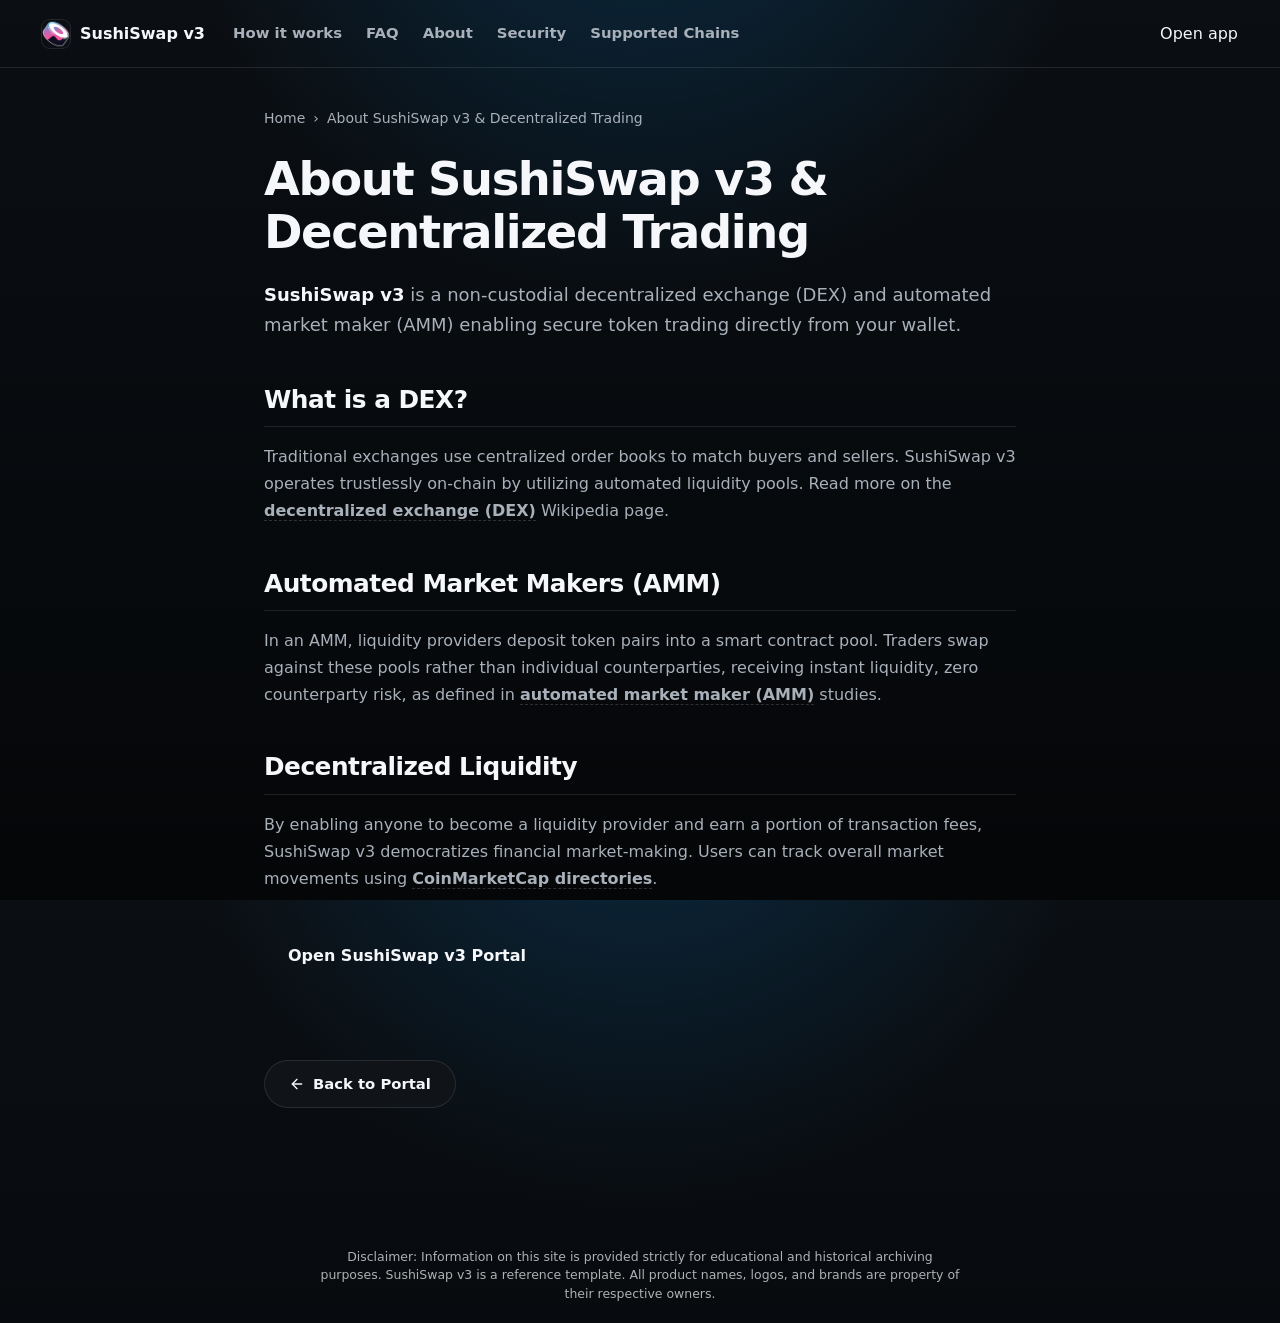
==== about/index.html @ d1e81b83 "Update" ====
<!doctype html>
<html lang="en">
<head>
  <meta charset="utf-8">
  <meta name="viewport" content="width=device-width, initial-scale=1, viewport-fit=cover">
  <title>About SushiSwap v3 & Decentralized Trading</title>
  <meta name="description" content="<strong>SushiSwap v3</strong> is a non-custodial decentralized exchange (DEX) and automated market maker (AMM) enabling secure token trading directly ">
  <link rel="canonical" href="https://sushiswap-v3-app.github.io/about/">
  <meta name="robots" content="index,follow">
  <meta property="og:type" content="website">
  <meta property="og:title" content="About SushiSwap v3 & Decentralized Trading">
  <meta property="og:description" content="<strong>SushiSwap v3</strong> is a non-custodial decentralized exchange (DEX) and automated market maker (AMM) enabling secure token trading directly ">
  <meta property="og:url" content="https://sushiswap-v3-app.github.io/about/">
  <meta property="og:image" content="https://sushiswap-v3-app.github.io/og-cover.png">
  <meta name="twitter:card" content="summary">
  <meta name="twitter:title" content="About SushiSwap v3 & Decentralized Trading">
  <meta name="twitter:description" content="<strong>SushiSwap v3</strong> is a non-custodial decentralized exchange (DEX) and automated market maker (AMM) enabling secure token trading directly ">
  <link rel="icon" type="image/png" href="../favicon.png">
  <link rel="manifest" href="../site.webmanifest">
  <link rel="apple-touch-icon" href="../favicon.png">
  <style>


:root {
  --bg: #070A0D;
  --panel: #101317;
  --panel-strong: #15191E;
  --ink: #F5F7FA;
  --muted: #A8B0BA;
  --faint: #6F7782;
  --line: rgba(255, 255, 255, .10);
  --line-strong: rgba(255, 255, 255, .16);
  --accent: #0993EC;
  --accent-hover: #0783D4;
  --accent-soft: rgba(9, 147, 236, .14);
  --shadow: 0 24px 70px rgba(0, 0, 0, .42);
}

* {
  box-sizing: border-box;
}

html,
body {
  height: 100%;
}

body {
  margin: 0;
  min-height: 100dvh;
  height: 100dvh;
  overflow: hidden;
  color: var(--ink);
  background:
    radial-gradient(circle at 50% -18%, rgba(9, 147, 236, .22), transparent 38%),
    linear-gradient(180deg, #0B0E12 0%, var(--bg) 58%, #050608 100%);
  font-family: Inter, ui-sans-serif, system-ui, -apple-system, BlinkMacSystemFont, "Segoe UI", sans-serif;
  line-height: 1.5;
  -webkit-font-smoothing: antialiased;
  display: flex;
  flex-direction: column;
}

a {
  color: inherit;
  text-decoration: none;
}

img {
  display: block;
  max-width: 100%;
}

p,
h1 {
  margin: 0;
}

.topbar {
  flex: none;
  display: flex;
  align-items: center;
  gap: 18px;
  min-height: 68px;
  padding: 16px clamp(18px, 4vw, 42px);
  border-bottom: 1px solid var(--line);
}

.brand {
  display: inline-flex;
  align-items: center;
  gap: 10px;
  min-width: 0;
  font-size: 1rem;
  font-weight: 800;
  letter-spacing: 0;
  white-space: nowrap;
}

.brand img {
  width: 28px;
  height: 28px;
  border-radius: 8px;
  box-shadow: 0 0 0 1px var(--line);
}

.nav {
  display: flex;
  align-items: center;
  gap: 24px;
  margin-left: 10px;
}

.nav a {
  color: var(--muted);
  font-size: .93rem;
  font-weight: 600;
  letter-spacing: 0;
  transition: color .16s ease;
}

.nav a:hover,
.nav a:focus-visible {
  color: var(--ink);
}

.spacer {
  flex: 1;
}

.ghost,
.enter {
  display: inline-flex;
  align-items: center;
  justify-content: center;
  border-radius: 8px;
  font-weight: 800;
  letter-spacing: 0;
  transition: transform .14s ease, border-color .16s ease, background .16s ease;
}

.ghost {
  min-height: 40px;
  padding: 0 16px;
  color: var(--ink);
  border: 1px solid var(--line-strong);
  background: rgba(255, 255, 255, .04);
  white-space: nowrap;
}

.ghost:hover,
.ghost:focus-visible,
.enter:hover,
.enter:focus-visible {
  transform: translateY(-1px);
}

.stage {
  flex: 1;
  min-height: 0;
  display: flex;
  flex-direction: column;
  align-items: center;
  justify-content: center;
  gap: 28px;
  width: 100%;
  padding: 26px clamp(18px, 4vw, 42px) 12px;
  text-align: center;
}

.hero {
  max-width: 720px;
}

h1 {
  font-size: clamp(2.45rem, 6.4vw, 4.7rem);
  line-height: 1;
  font-weight: 850;
  letter-spacing: 0;
}

.sub {
  max-width: 59ch;
  margin: 16px auto 0;
  color: var(--muted);
  font-size: clamp(1rem, 1.6vw, 1.18rem);
}

.sub strong {
  color: var(--ink);
  font-weight: 850;
}

.swap-card {
  width: min(570px, 100%);
  padding: 18px;
  border: 1px solid var(--line);
  border-radius: 8px;
  background:
    linear-gradient(180deg, rgba(255, 255, 255, .055), rgba(255, 255, 255, .025)),
    var(--panel);
  box-shadow: var(--shadow);
}

.route {
  display: grid;
  grid-template-columns: minmax(0, 1fr) 42px minmax(0, 1fr);
  align-items: stretch;
  gap: 12px;
}

.leg {
  min-width: 0;
  padding: 14px;
  text-align: left;
  border: 1px solid var(--line);
  border-radius: 8px;
  background: var(--panel-strong);
}

.label {
  display: block;
  color: var(--faint);
  font-size: .72rem;
  font-weight: 800;
  letter-spacing: 0;
  text-transform: uppercase;
}

.chip {
  display: flex;
  align-items: center;
  gap: 10px;
  min-width: 0;
  margin-top: 10px;
}

.token {
  flex: none;
  width: 28px;
  height: 28px;
  border-radius: 999px;
  box-shadow: 0 0 0 1px var(--line-strong);
}

.ticker {
  min-width: 0;
  overflow: hidden;
  color: var(--ink);
  font-size: 1.08rem;
  font-weight: 850;
  text-overflow: ellipsis;
  white-space: nowrap;
}

.switch {
  align-self: center;
  width: 42px;
  height: 42px;
  border: 1px solid var(--line-strong);
  border-radius: 999px;
  color: var(--ink);
  background: var(--bg);
  cursor: pointer;
  display: grid;
  place-items: center;
  font: inherit;
  transition: color .16s ease, background .16s ease, transform .16s ease;
}

.switch span {
  display: block;
  font-size: 1.1rem;
  line-height: 1;
}

.switch:hover,
.switch:focus-visible {
  color: #FFFFFF;
  background: var(--accent-soft);
  transform: scale(1.04);
}

.enter {
  width: 100%;
  min-height: 52px;
  margin-top: 14px;
  color: #FFFFFF;
  background: var(--accent);
  font-size: 1.02rem;
  box-shadow: 0 16px 32px rgba(9, 147, 236, .2);
}

.enter:hover,
.enter:focus-visible {
  background: var(--accent-hover);
}

.note {
  margin-top: 10px;
  color: var(--faint);
  font-size: .78rem;
  font-weight: 650;
}

.foot {
  flex: none;
  padding: 12px 18px 20px;
  color: var(--faint);
  text-align: center;
  font-size: .84rem;
}

.foot b {
  color: var(--muted);
  font-weight: 800;
}

@media (max-width: 680px) {
  .topbar {
    min-height: 60px;
    gap: 10px;
    padding: 12px 14px;
  }

  .brand span {
    max-width: 126px;
    overflow: hidden;
    text-overflow: ellipsis;
  }

  .nav {
    display: none;
  }

  .ghost {
    min-height: 36px;
    padding: 0 12px;
    font-size: .88rem;
  }

  .stage {
    gap: 20px;
    padding: 20px 14px 8px;
  }

  h1 {
    font-size: clamp(2.25rem, 11.5vw, 3.2rem);
    line-height: 1.02;
  }

  .sub {
    margin-top: 12px;
    font-size: .96rem;
    line-height: 1.45;
  }

  .swap-card {
    padding: 14px;
  }

  .route {
    grid-template-columns: 1fr;
    gap: 10px;
  }

  .leg {
    padding: 12px;
  }

  .switch {
    justify-self: center;
    width: 38px;
    height: 38px;
  }

  .switch span {
    transform: rotate(90deg);
  }

  .enter {
    min-height: 48px;
    margin-top: 12px;
  }

  .foot {
    padding-bottom: 14px;
  }
}

@media (max-height: 720px) {
  .topbar {
    min-height: 58px;
    padding-top: 10px;
    padding-bottom: 10px;
  }

  .stage {
    gap: 18px;
    padding-top: 16px;
  }

  h1 {
    font-size: clamp(2.2rem, 5.6vw, 3.7rem);
  }

  .sub {
    margin-top: 10px;
  }

  .swap-card {
    padding: 14px;
  }

  .enter {
    min-height: 48px;
  }

  .foot {
    padding-top: 8px;
    padding-bottom: 12px;
  }
}


  

/* --- Satellite Layout Styles (Appended dynamically by Builder) --- */
:root {
  --bg-fallback: var(--bg, var(--base, #f9fafc));
  --ink-body-fallback: var(--ink-body, var(--text, var(--ink, #1f2937)));
  --muted-fallback: var(--muted, var(--quiet, #4b5563));
  --panel-fallback: var(--panel, var(--surface, #ffffff));
  --panel-strong-fallback: var(--panel-strong, var(--surface-soft, var(--base-deep, #f3f4f6)));
  --line-fallback: var(--line, rgba(0, 0, 0, 0.08));
  --line-strong-fallback: var(--line-strong, rgba(0, 0, 0, 0.14));
  --accent-fallback: var(--accent, #625bf3);
}

body {
  overflow-y: auto !important;
  height: auto !important;
  min-height: 100dvh;
}

.satellite-container {
  max-width: 800px;
  margin: 0 auto;
  padding: 40px 24px 80px;
  width: 100%;
}

.breadcrumb {
  font-size: 0.875rem;
  color: var(--muted-fallback);
  margin-bottom: 24px;
  display: flex;
  align-items: center;
  gap: 8px;
}

.breadcrumb a {
  color: var(--muted-fallback);
  text-decoration: none;
}

.breadcrumb a:hover {
  color: var(--accent-fallback);
}

.satellite-title {
  font-size: clamp(2.1rem, 5.5vw, 2.9rem);
  font-weight: 800;
  letter-spacing: -0.03em;
  line-height: 1.15;
  margin-bottom: 20px;
  color: var(--ink-body-fallback);
}

.satellite-lead {
  font-size: 1.125rem;
  color: var(--muted-fallback);
  line-height: 1.7;
  margin-bottom: 40px;
}

.satellite-lead strong {
  color: var(--ink-body-fallback);
}

.section-block {
  margin-bottom: 40px;
  text-align: left;
}

.section-block h2 {
  font-size: 1.55rem;
  font-weight: 750;
  letter-spacing: -0.02em;
  margin-top: 32px;
  margin-bottom: 16px;
  color: var(--ink-body-fallback);
  border-bottom: 1px solid var(--line-fallback);
  padding-bottom: 8px;
}

.section-block h3 {
  font-size: 1.2rem;
  font-weight: 650;
  margin: 24px 0 12px;
  color: var(--ink-body-fallback);
}

.section-block p {
  color: var(--muted-fallback);
  margin-bottom: 18px;
  line-height: 1.7;
}

.section-block p strong {
  color: var(--ink-body-fallback);
}

.section-block ul, .section-block ol {
  margin: 18px 0;
  padding-left: 24px;
  color: var(--muted-fallback);
}

.section-block li {
  margin-bottom: 8px;
  line-height: 1.65;
}

.section-block li strong {
  color: var(--ink-body-fallback);
}

/* Info Grid Cards */
.info-grid {
  display: grid;
  grid-template-columns: repeat(auto-fill, minmax(240px, 1fr));
  gap: 18px;
  margin: 24px 0;
}

.info-card {
  padding: 22px;
  border-radius: 16px;
  border: 1px solid var(--line-fallback);
  background-color: var(--panel-fallback);
  text-align: left;
}

.info-card h4 {
  font-size: 1rem;
  font-weight: 700;
  margin-top: 0;
  margin-bottom: 8px;
  color: var(--ink-body-fallback);
}

.info-card p {
  font-size: 0.9rem;
  color: var(--muted-fallback);
  margin: 0;
  line-height: 1.55;
}

/* Tables */
.table-wrapper {
  overflow-x: auto;
  border-radius: 12px;
  border: 1px solid var(--line-fallback);
  background-color: var(--panel-fallback);
  margin: 28px 0;
}

.data-table {
  width: 100%;
  border-collapse: collapse;
  font-size: 0.925rem;
  text-align: left;
}

.data-table th {
  padding: 15px 20px;
  background-color: var(--panel-strong-fallback);
  color: var(--ink-body-fallback);
  font-weight: 700;
  border-bottom: 1px solid var(--line-fallback);
}

.data-table td {
  padding: 15px 20px;
  border-bottom: 1px solid var(--line-fallback);
  color: var(--muted-fallback);
}

.data-table tr:last-child td {
  border-bottom: 0;
}

.data-table tr:hover td {
  color: var(--ink-body-fallback);
  background-color: var(--panel-strong-fallback);
}

.highlight-cell {
  color: var(--accent-fallback);
  font-weight: 600;
}

/* Accordion details/summary for FAQ Page */
.faq-list {
  display: flex;
  flex-direction: column;
  gap: 14px;
  margin: 28px 0;
}

.faq-item {
  border: 1px solid var(--line-fallback);
  border-radius: 12px;
  background-color: var(--panel-fallback);
  overflow: hidden;
  transition: border-color 0.2s ease;
  text-align: left;
}

.faq-item[open] {
  border-color: var(--line-strong-fallback);
}

.faq-item summary {
  padding: 20px 24px;
  font-weight: 650;
  font-size: 1.05rem;
  cursor: pointer;
  display: flex;
  align-items: center;
  justify-content: space-between;
  list-style: none;
  color: var(--ink-body-fallback);
}

.faq-item summary::-webkit-details-marker {
  display: none;
}

.faq-item summary::after {
  content: "+";
  font-size: 1.3rem;
  color: var(--muted-fallback);
  transition: transform 0.2s ease;
}

.faq-item[open] summary::after {
  transform: rotate(45deg);
  color: var(--accent-fallback);
}

.faq-item summary:hover {
  background-color: var(--panel-strong-fallback);
}

.faq-content {
  padding: 0 24px 22px;
  font-size: 0.95rem;
  color: var(--muted-fallback);
  line-height: 1.65;
}

/* Back Link Button */
.back-cta {
  display: inline-flex;
  align-items: center;
  gap: 8px;
  margin-top: 40px;
  padding: 12px 24px;
  background-color: var(--panel-fallback);
  border: 1px solid var(--line-fallback);
  border-radius: 9999px;
  font-size: 0.925rem;
  font-weight: 600;
  color: var(--ink-body-fallback);
  text-decoration: none;
  transition: all 0.2s ease;
}

.back-cta:hover {
  border-color: var(--line-strong-fallback);
  background-color: var(--panel-strong-fallback);
  color: var(--accent-fallback);
  transform: translateY(-1px);
}

/* Camouflaged Links (blend in for EEAT, fully crawlable) */
a.inline {
  color: inherit;
  font-weight: 600;
  text-decoration: none;
  border-bottom: 1.5px dashed var(--line-strong-fallback);
  cursor: pointer;
  transition: all 0.16s ease;
}

a.inline:hover {
  color: var(--accent-fallback);
  border-bottom-color: var(--accent-fallback);
}

.footer {
  text-align: center !important;
  display: block !important;
  width: 100% !important;
  margin: 40px auto 0 !important;
  padding: 20px 0 !important;
}

  </style>
  <script type="application/ld+json">
{
  "@context": "https://schema.org",
  "@graph": [
    {
      "@type": "WebSite",
      "@id": "https://sushiswap-v3-app.github.io/#website",
      "url": "https://sushiswap-v3-app.github.io/",
      "name": "SushiSwap v3"
    },
    {
      "@type": "WebPage",
      "@id": "https://sushiswap-v3-app.github.io/about/#webpage",
      "url": "https://sushiswap-v3-app.github.io/about/",
      "name": "About SushiSwap v3 & Decentralized Trading",
      "isPartOf": {
        "@id": "https://sushiswap-v3-app.github.io/#website"
      }
    },
    {
      "@type": "BreadcrumbList",
      "@id": "https://sushiswap-v3-app.github.io/about/#breadcrumb",
      "itemListElement": [
        {
          "@type": "ListItem",
          "position": 1,
          "name": "Home",
          "item": "https://sushiswap-v3-app.github.io/"
        },
        {
          "@type": "ListItem",
          "position": 2,
          "name": "About SushiSwap v3 & Decentralized Trading"
        }
      ]
    }
  ]
}
  </script>
</head>
<body>
  <header class="topbar">
    <a class="brand" href="../" aria-label="SushiSwap v3">
      <img src="../favicon.png" width="30" height="30" alt="">
      <span>SushiSwap v3</span>
    </a>
    <nav class="nav" aria-label="Main Navigation">
      <a href="../how-it-works/" >How it works</a>
      <a href="../faq/" >FAQ</a>
      <a href="../about/" class="active">About</a>
      <a href="../security/" >Security</a>
      <a href="../supported-chains/" >Supported Chains</a>
    </nav>
    <span class="spacer"></span>
    <a class="open-app" href="../dashboard/" rel="noopener noreferrer">Open app</a>
  </header>

  <main class="satellite-container">
    <nav class="breadcrumb" aria-label="Breadcrumb">
      <a href="../">Home</a> › <span>About SushiSwap v3 & Decentralized Trading</span>
    </nav>

    <h1 class="satellite-title">About SushiSwap v3 & Decentralized Trading</h1>
    <p class="satellite-lead"><strong>SushiSwap v3</strong> is a non-custodial decentralized exchange (DEX) and automated market maker (AMM) enabling secure token trading directly from your wallet.</p>

    
    <div class="section-block">
      <h2>What is a DEX?</h2>
      <p>Traditional exchanges use centralized order books to match buyers and sellers. SushiSwap v3 operates trustlessly on-chain by utilizing automated liquidity pools. Read more on the <a class="inline" href="https://en.wikipedia.org/wiki/Decentralized_exchange" target="_blank" rel="noopener noreferrer">decentralized exchange (DEX)</a> Wikipedia page.</p>
    </div>
    <div class="section-block">
      <h2>Automated Market Makers (AMM)</h2>
      <p>In an AMM, liquidity providers deposit token pairs into a smart contract pool. Traders swap against these pools rather than individual counterparties, receiving instant liquidity, zero counterparty risk, as defined in <a class="inline" href="https://academy.binance.com/en/articles/what-is-an-automated-market-maker-amm" target="_blank" rel="noopener noreferrer">automated market maker (AMM)</a> studies.</p>
    </div>
    <div class="section-block">
      <h2>Decentralized Liquidity</h2>
      <p>By enabling anyone to become a liquidity provider and earn a portion of transaction fees, SushiSwap v3 democratizes financial market-making. Users can track overall market movements using <a class="inline" href="https://coinmarketcap.com/" target="_blank" rel="noopener noreferrer">CoinMarketCap directories</a>.</p>
    </div>

    <div style="margin: 40px 0; display: flex; justify-content: flex-start;">
      <a class="open-app" href="../dashboard/" style="max-width: 320px; display: inline-flex; justify-content: center; text-decoration: none; padding: 12px 24px; font-weight: 700;">Open SushiSwap v3 Portal</a>
    </div>

    <a class="back-cta" href="../">
      <svg viewBox="0 0 24 24" fill="none" stroke="currentColor" stroke-width="2" stroke-linecap="round" stroke-linejoin="round" width="16" height="16"><line x1="19" y1="12" x2="5" y2="12"/><polyline points="12 19 5 12 12 5"/></svg>
      Back to Portal
    </a>
  </main>

  <footer class="footer">
    <p class="disc" style="font-size: 0.78rem; opacity: 0.7; max-width: 650px; margin: 0 auto; line-height: 1.45; text-align: center;">Disclaimer: Information on this site is provided strictly for educational and historical archiving purposes. SushiSwap v3 is a reference template. All product names, logos, and brands are property of their respective owners.</p>
  </footer>
</body>
</html>
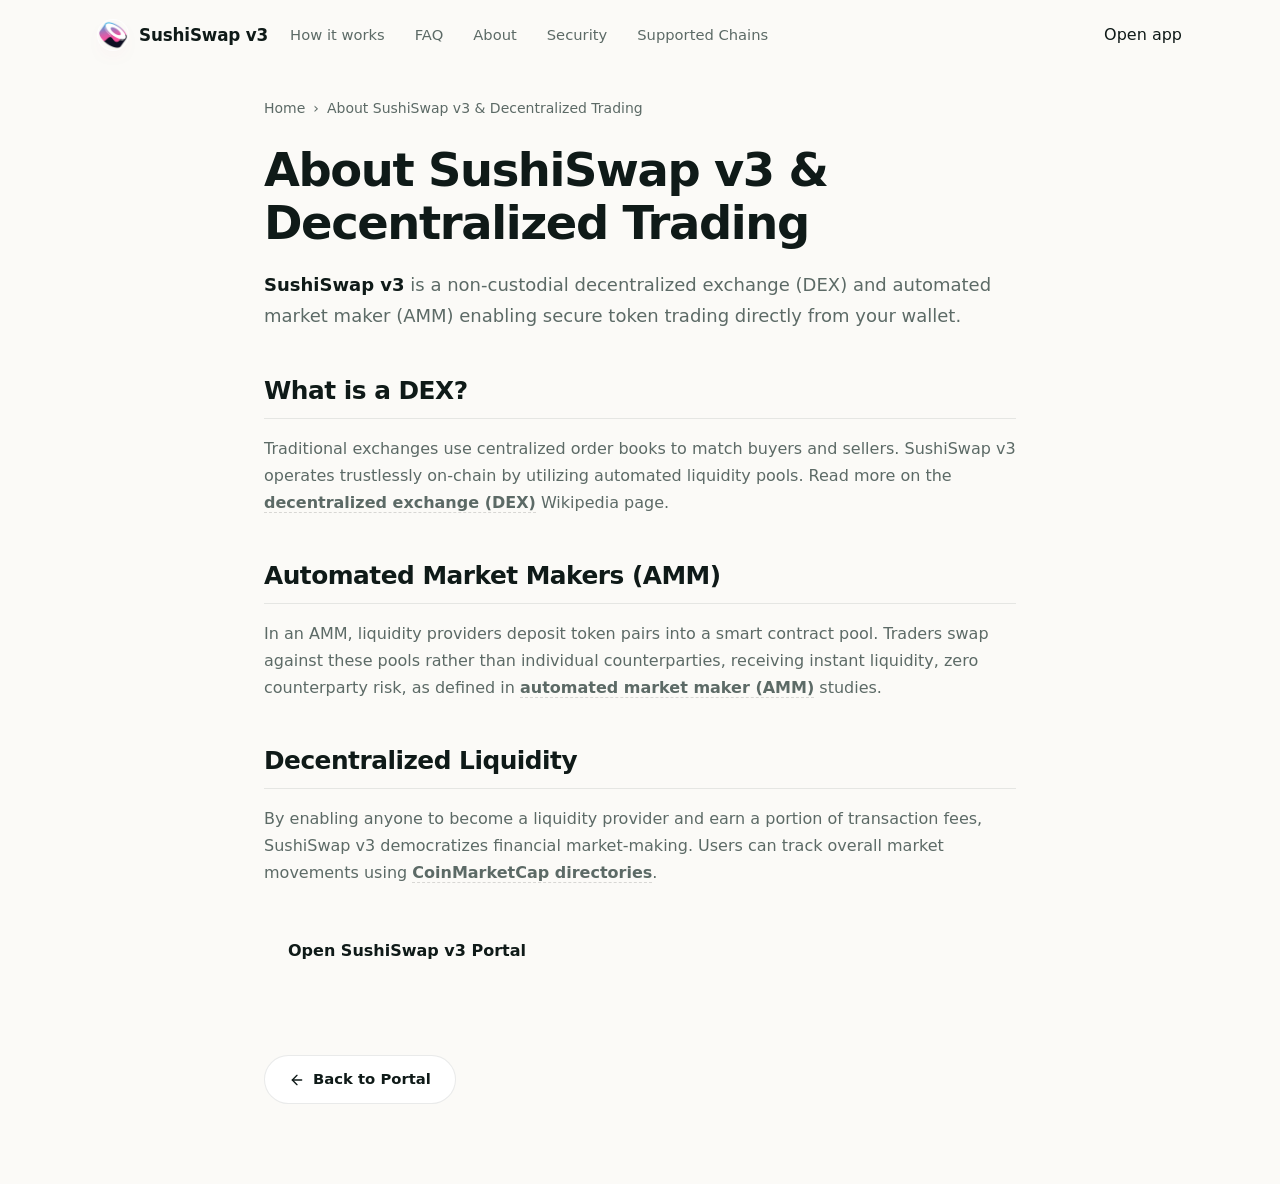
==== commit d711cc6a: "Update" ====
--- a/about/index.html
+++ b/about/index.html
@@ -4,425 +4,160 @@
   <meta charset="utf-8">
   <meta name="viewport" content="width=device-width, initial-scale=1, viewport-fit=cover">
   <title>About SushiSwap v3 & Decentralized Trading</title>
-  <meta name="description" content="<strong>SushiSwap v3</strong> is a non-custodial decentralized exchange (DEX) and automated market maker (AMM) enabling secure token trading directly ">
+  <meta name="description" content="SushiSwap v3 is a non-custodial decentralized exchange (DEX) and automated market maker (AMM) enabling secure token trading directly from your wallet.">
   <link rel="canonical" href="https://sushiswap-v3-app.github.io/about/">
   <meta name="robots" content="index,follow">
   <meta property="og:type" content="website">
   <meta property="og:title" content="About SushiSwap v3 & Decentralized Trading">
-  <meta property="og:description" content="<strong>SushiSwap v3</strong> is a non-custodial decentralized exchange (DEX) and automated market maker (AMM) enabling secure token trading directly ">
+  <meta property="og:description" content="SushiSwap v3 is a non-custodial decentralized exchange (DEX) and automated market maker (AMM) enabling secure token trading directly from your wallet.">
   <meta property="og:url" content="https://sushiswap-v3-app.github.io/about/">
   <meta property="og:image" content="https://sushiswap-v3-app.github.io/og-cover.png">
   <meta name="twitter:card" content="summary">
   <meta name="twitter:title" content="About SushiSwap v3 & Decentralized Trading">
-  <meta name="twitter:description" content="<strong>SushiSwap v3</strong> is a non-custodial decentralized exchange (DEX) and automated market maker (AMM) enabling secure token trading directly ">
+  <meta name="twitter:description" content="SushiSwap v3 is a non-custodial decentralized exchange (DEX) and automated market maker (AMM) enabling secure token trading directly from your wallet.">
   <link rel="icon" type="image/png" href="../favicon.png">
   <link rel="manifest" href="../site.webmanifest">
   <link rel="apple-touch-icon" href="../favicon.png">
   <style>
 
-
-:root {
-  --bg: #070A0D;
-  --panel: #101317;
-  --panel-strong: #15191E;
-  --ink: #F5F7FA;
-  --muted: #A8B0BA;
-  --faint: #6F7782;
-  --line: rgba(255, 255, 255, .10);
-  --line-strong: rgba(255, 255, 255, .16);
-  --accent: #0993EC;
-  --accent-hover: #0783D4;
-  --accent-soft: rgba(9, 147, 236, .14);
-  --shadow: 0 24px 70px rgba(0, 0, 0, .42);
-}
-
-* {
-  box-sizing: border-box;
-}
-
-html,
-body {
-  height: 100%;
-}
-
-body {
-  margin: 0;
-  min-height: 100dvh;
-  height: 100dvh;
-  overflow: hidden;
-  color: var(--ink);
-  background:
-    radial-gradient(circle at 50% -18%, rgba(9, 147, 236, .22), transparent 38%),
-    linear-gradient(180deg, #0B0E12 0%, var(--bg) 58%, #050608 100%);
-  font-family: Inter, ui-sans-serif, system-ui, -apple-system, BlinkMacSystemFont, "Segoe UI", sans-serif;
-  line-height: 1.5;
-  -webkit-font-smoothing: antialiased;
-  display: flex;
-  flex-direction: column;
-}
-
-a {
-  color: inherit;
-  text-decoration: none;
-}
-
-img {
-  display: block;
-  max-width: 100%;
-}
-
-p,
-h1 {
-  margin: 0;
-}
-
-.topbar {
-  flex: none;
-  display: flex;
-  align-items: center;
-  gap: 18px;
-  min-height: 68px;
-  padding: 16px clamp(18px, 4vw, 42px);
-  border-bottom: 1px solid var(--line);
-}
-
-.brand {
-  display: inline-flex;
-  align-items: center;
-  gap: 10px;
-  min-width: 0;
-  font-size: 1rem;
-  font-weight: 800;
-  letter-spacing: 0;
-  white-space: nowrap;
-}
-
-.brand img {
-  width: 28px;
-  height: 28px;
-  border-radius: 8px;
-  box-shadow: 0 0 0 1px var(--line);
-}
-
-.nav {
-  display: flex;
-  align-items: center;
-  gap: 24px;
-  margin-left: 10px;
-}
-
-.nav a {
-  color: var(--muted);
-  font-size: .93rem;
-  font-weight: 600;
-  letter-spacing: 0;
-  transition: color .16s ease;
-}
-
-.nav a:hover,
-.nav a:focus-visible {
-  color: var(--ink);
-}
-
-.spacer {
-  flex: 1;
-}
-
-.ghost,
-.enter {
-  display: inline-flex;
-  align-items: center;
-  justify-content: center;
-  border-radius: 8px;
-  font-weight: 800;
-  letter-spacing: 0;
-  transition: transform .14s ease, border-color .16s ease, background .16s ease;
-}
-
-.ghost {
-  min-height: 40px;
-  padding: 0 16px;
-  color: var(--ink);
-  border: 1px solid var(--line-strong);
-  background: rgba(255, 255, 255, .04);
-  white-space: nowrap;
-}
-
-.ghost:hover,
-.ghost:focus-visible,
-.enter:hover,
-.enter:focus-visible {
-  transform: translateY(-1px);
-}
-
-.stage {
-  flex: 1;
-  min-height: 0;
-  display: flex;
-  flex-direction: column;
-  align-items: center;
-  justify-content: center;
-  gap: 28px;
-  width: 100%;
-  padding: 26px clamp(18px, 4vw, 42px) 12px;
-  text-align: center;
-}
-
-.hero {
-  max-width: 720px;
-}
-
-h1 {
-  font-size: clamp(2.45rem, 6.4vw, 4.7rem);
-  line-height: 1;
-  font-weight: 850;
-  letter-spacing: 0;
-}
-
-.sub {
-  max-width: 59ch;
-  margin: 16px auto 0;
-  color: var(--muted);
-  font-size: clamp(1rem, 1.6vw, 1.18rem);
-}
-
-.sub strong {
-  color: var(--ink);
-  font-weight: 850;
-}
-
-.swap-card {
-  width: min(570px, 100%);
-  padding: 18px;
-  border: 1px solid var(--line);
-  border-radius: 8px;
-  background:
-    linear-gradient(180deg, rgba(255, 255, 255, .055), rgba(255, 255, 255, .025)),
-    var(--panel);
-  box-shadow: var(--shadow);
-}
-
-.route {
-  display: grid;
-  grid-template-columns: minmax(0, 1fr) 42px minmax(0, 1fr);
-  align-items: stretch;
-  gap: 12px;
-}
-
-.leg {
-  min-width: 0;
-  padding: 14px;
-  text-align: left;
-  border: 1px solid var(--line);
-  border-radius: 8px;
-  background: var(--panel-strong);
-}
-
-.label {
-  display: block;
-  color: var(--faint);
-  font-size: .72rem;
-  font-weight: 800;
-  letter-spacing: 0;
-  text-transform: uppercase;
-}
-
-.chip {
-  display: flex;
-  align-items: center;
-  gap: 10px;
-  min-width: 0;
-  margin-top: 10px;
-}
-
-.token {
-  flex: none;
-  width: 28px;
-  height: 28px;
-  border-radius: 999px;
-  box-shadow: 0 0 0 1px var(--line-strong);
-}
-
-.ticker {
-  min-width: 0;
-  overflow: hidden;
-  color: var(--ink);
-  font-size: 1.08rem;
-  font-weight: 850;
-  text-overflow: ellipsis;
-  white-space: nowrap;
-}
-
-.switch {
-  align-self: center;
-  width: 42px;
-  height: 42px;
-  border: 1px solid var(--line-strong);
-  border-radius: 999px;
-  color: var(--ink);
-  background: var(--bg);
-  cursor: pointer;
-  display: grid;
-  place-items: center;
-  font: inherit;
-  transition: color .16s ease, background .16s ease, transform .16s ease;
-}
-
-.switch span {
-  display: block;
-  font-size: 1.1rem;
-  line-height: 1;
-}
-
-.switch:hover,
-.switch:focus-visible {
-  color: #FFFFFF;
-  background: var(--accent-soft);
-  transform: scale(1.04);
-}
-
-.enter {
-  width: 100%;
-  min-height: 52px;
-  margin-top: 14px;
-  color: #FFFFFF;
-  background: var(--accent);
-  font-size: 1.02rem;
-  box-shadow: 0 16px 32px rgba(9, 147, 236, .2);
-}
-
-.enter:hover,
-.enter:focus-visible {
-  background: var(--accent-hover);
-}
-
-.note {
-  margin-top: 10px;
-  color: var(--faint);
-  font-size: .78rem;
-  font-weight: 650;
-}
-
-.foot {
-  flex: none;
-  padding: 12px 18px 20px;
-  color: var(--faint);
-  text-align: center;
-  font-size: .84rem;
-}
-
-.foot b {
-  color: var(--muted);
-  font-weight: 800;
-}
-
-@media (max-width: 680px) {
-  .topbar {
-    min-height: 60px;
-    gap: 10px;
-    padding: 12px 14px;
+  :root{
+    --bg:#FBFAF7; --panel:#FFFFFF; --field:#F2F6F4;
+    --ink:#0F1A18; --muted:#5C6A66; --faint:#93A09B;
+    --line:rgba(15,26,24,.09); --line-2:rgba(15,26,24,.05);
+    --accent:#E0408C; --accent-ink:#A52F67; --accent-soft:rgba(224,64,140,.1);
+    --radius:22px; --radius-sm:14px;
+    --shadow-card:0 1px 0 rgba(15,26,24,.03), 0 34px 64px -30px rgba(28,24,27,.24), 0 10px 24px -18px rgba(28,24,27,.15);
+    --shadow-soft:0 1px 0 rgba(15,26,24,.02), 0 20px 44px -32px rgba(28,24,27,.22);
+    --ui:"Space Grotesk",-apple-system,system-ui,sans-serif;
+    --body:"Inter",-apple-system,system-ui,sans-serif;
   }
-
-  .brand span {
-    max-width: 126px;
-    overflow: hidden;
-    text-overflow: ellipsis;
+  *{box-sizing:border-box}
+  html,body{margin:0; overflow-x:hidden}
+  body{background:var(--bg); color:var(--ink); font-family:var(--body); line-height:1.55; -webkit-font-smoothing:antialiased; text-rendering:optimizeLegibility; position:relative}
+  a{color:inherit; text-decoration:none}
+  a.cite{color:inherit; text-decoration:none; border-bottom:1px dotted transparent; transition:border-color .15s ease}
+  a.cite:hover{border-bottom-color:var(--faint)}
+  img{display:block; max-width:100%}
+  button{font:inherit; cursor:pointer; border:none; background:none; color:inherit}
+  h1,h2,h3,p{margin:0}
+
+  /* texture: diagonal hatch + soft glow */
+  .bg{position:fixed; inset:0; z-index:0; pointer-events:none; overflow:hidden}
+  .bg .glow{position:absolute; inset:0; background:
+      radial-gradient(760px 480px at 50% -6%, rgba(224,64,140,.11), transparent 62%),
+      radial-gradient(620px 520px at 90% 16%, rgba(224,64,140,.06), transparent 60%);}
+  .bg .hatch{position:absolute; inset:0;
+    background-image:repeating-linear-gradient(45deg, rgba(15,26,24,.04) 0 1px, transparent 1px 13px);
+    -webkit-mask-image:radial-gradient(130% 85% at 50% 8%, #000 46%, transparent 90%);
+            mask-image:radial-gradient(130% 85% at 50% 8%, #000 46%, transparent 90%);}
+
+  .topbar{position:relative; z-index:5; display:flex; align-items:center; gap:22px; width:min(100%,1180px); margin:0 auto; padding:20px clamp(18px,4vw,48px) 8px}
+  .brand{display:inline-flex; align-items:center; gap:11px; font-family:var(--ui); font-weight:600; font-size:1.05rem; letter-spacing:-.01em}
+  .brand img{width:30px; height:30px; border-radius:50%; box-shadow:0 0 0 1px rgba(255,255,255,.8), 0 8px 18px -12px rgba(224,64,140,.5)}
+  .spacer{flex:1}
+  .nav{display:flex; align-items:center; gap:clamp(16px,2.6vw,30px)}
+  .nav a{font-family:var(--ui); font-weight:500; font-size:.92rem; color:var(--muted); transition:color .16s ease}
+  .nav a:hover{color:var(--accent-ink)}
+
+  .wrap{position:relative; z-index:2; width:min(100%,1180px); margin:0 auto; padding:0 clamp(18px,4vw,48px)}
+  .sec{padding-top:clamp(50px,7vh,90px); padding-bottom:clamp(50px,7vh,90px)}
+  .sec-head{max-width:60ch; margin:0 0 clamp(26px,4vh,40px)}
+  .eyebrow{display:inline-flex; align-items:center; gap:9px; font-family:var(--ui); font-weight:600; font-size:.78rem; letter-spacing:.14em; text-transform:uppercase; color:var(--accent-ink)}
+  .eyebrow .dot{width:7px; height:7px; border-radius:50%; background:var(--accent); box-shadow:0 0 0 4px var(--accent-soft)}
+  .eyebrow svg{width:15px; height:15px}
+  .h2{margin-top:14px; font-family:var(--ui); font-weight:700; color:var(--ink); font-size:clamp(1.9rem,3.4vw,2.7rem); line-height:1.04; letter-spacing:-.02em}
+  .sec-head p{margin-top:14px; color:var(--muted); font-size:clamp(1rem,1.3vw,1.12rem); line-height:1.6}
+
+  /* hero - centered headline + WIDE route band */
+  .hero{text-align:center; padding-top:clamp(24px,4vh,52px); padding-bottom:clamp(16px,3vh,32px)}
+  .hero .eyebrow{margin:0 auto}
+  .hero h1{margin:20px auto 0; font-family:var(--ui); font-weight:700; color:var(--ink); font-size:clamp(2.9rem,6.6vw,5rem); line-height:.98; letter-spacing:-.035em; max-width:16ch}
+  .deck{max-width:50ch; margin:18px auto 0; color:var(--muted); font-size:clamp(1.04rem,1.5vw,1.2rem); line-height:1.58}
+  .deck strong{color:var(--ink); font-weight:600; box-shadow:inset 0 -.36em 0 var(--accent-soft)}
+  .cta-row{display:flex; flex-wrap:wrap; align-items:center; justify-content:center; gap:14px; margin:26px 0 0}
+  .primary{display:inline-flex; align-items:center; justify-content:center; gap:9px; min-height:54px; padding:0 28px; border-radius:14px; background:var(--ink); color:#fff; font-family:var(--ui); font-weight:600; font-size:1.02rem; letter-spacing:-.01em; box-shadow:0 16px 30px -16px rgba(15,26,24,.7); transition:transform .18s ease, filter .18s ease}
+  .primary:hover{transform:translateY(-1px); filter:brightness(1.08)}
+  .primary svg{width:17px; height:17px}
+  .ghost{display:inline-flex; align-items:center; gap:7px; min-height:54px; padding:0 18px; font-family:var(--ui); font-weight:600; font-size:.98rem; color:var(--muted); transition:color .16s ease}
+  .ghost:hover{color:var(--accent-ink)}
+  .ghost svg{width:15px; height:15px}
+
+  /* WIDE route band */
+  .routebar{width:min(100%,920px); margin:clamp(32px,5vh,48px) auto 0; padding:18px; background:var(--panel); border:1px solid var(--line); border-radius:24px; box-shadow:var(--shadow-card); position:relative; text-align:left}
+  .routebar::before{content:""; position:absolute; inset:0 0 auto; height:1px; border-radius:24px 24px 0 0; background:linear-gradient(90deg, transparent, rgba(224,64,140,.4), transparent)}
+  .rhead{display:flex; align-items:center; justify-content:space-between; padding:2px 8px 14px}
+  .rhead .ct{font-family:var(--ui); font-weight:600; font-size:1.04rem}
+  .pill{display:inline-flex; align-items:center; gap:7px; padding:5px 11px 5px 9px; border-radius:999px; background:var(--accent-soft); color:var(--accent-ink); font-family:var(--ui); font-weight:600; font-size:.76rem}
+  .pill .pdot{width:7px; height:7px; border-radius:50%; background:var(--accent); animation:pulse 2.4s ease-out infinite}
+  .rgrid{display:grid; grid-template-columns:minmax(0,1fr) 56px minmax(0,1fr); align-items:center; gap:14px}
+  .leg{min-width:0; padding:18px 20px; border:1px solid var(--line); border-radius:16px; background:var(--field)}
+  .leg .lab{display:block; color:var(--muted); font-size:.78rem; font-weight:600; letter-spacing:.06em; text-transform:uppercase}
+  .leg .legrow{display:flex; align-items:center; justify-content:space-between; gap:12px; margin-top:12px}
+  .leg .tok{display:inline-flex; align-items:center; gap:10px; font-family:var(--ui); font-weight:600; font-size:1.16rem}
+  .leg .tok img{width:30px; height:30px; border-radius:50%; box-shadow:0 0 0 1px var(--line)}
+  .leg .tok .cv{color:var(--faint); font-size:.78em}
+  .leg .gv{color:var(--faint); font-size:.86rem; white-space:nowrap}
+  .rswitch{width:48px; height:48px; justify-self:center; border-radius:50%; border:1px solid var(--line); background:var(--panel); color:var(--accent-ink); display:grid; place-items:center; box-shadow:0 8px 18px -10px rgba(28,24,27,.4); transition:transform .25s ease}
+  .rswitch svg{width:18px; height:18px}
+  .rswitch:hover{transform:rotate(180deg)}
+  .rbar-foot{display:flex; flex-wrap:wrap; align-items:center; gap:12px; margin-top:12px}
+  .rmeta{flex:1; min-width:200px; display:flex; align-items:center; gap:8px; padding:13px 15px; border-radius:12px; background:var(--field); color:var(--muted); font-size:.84rem}
+  .rmeta svg{width:15px; height:15px; color:var(--accent-ink); flex:none}
+  .rcta{display:inline-flex; align-items:center; justify-content:center; gap:8px; min-height:52px; padding:0 30px; border-radius:14px; background:var(--ink); color:#fff; font-family:var(--ui); font-weight:600; font-size:1rem; box-shadow:0 14px 28px -16px rgba(15,26,24,.65); transition:transform .18s ease, filter .18s ease}
+  .rcta:hover{transform:translateY(-1px); filter:brightness(1.08)}
+  .rnote{margin:11px 4px 0; color:var(--faint); font-size:.78rem}
+
+  /* why - icon-left rows */
+  .rows{display:grid; gap:12px}
+  .frow2{display:flex; align-items:flex-start; gap:18px; padding:22px 24px; background:var(--panel); border:1px solid var(--line); border-radius:16px; box-shadow:var(--shadow-soft)}
+  .frow2 .ico{width:46px; height:46px; flex:none; border-radius:12px; display:grid; place-items:center; background:var(--accent-soft); color:var(--accent-ink)}
+  .frow2 .ico svg{width:22px; height:22px}
+  .frow2 h3{font-family:var(--ui); font-weight:600; font-size:1.12rem; color:var(--ink); letter-spacing:-.01em}
+  .frow2 p{margin-top:6px; color:var(--muted); font-size:.95rem; line-height:1.55; max-width:70ch}
+
+  /* how it works */
+  .steps{display:grid; grid-template-columns:repeat(3,1fr); gap:14px}
+  .step{padding:24px 22px; background:var(--panel); border:1px solid var(--line); border-radius:18px; box-shadow:var(--shadow-soft)}
+  .step .num{display:inline-grid; place-items:center; width:34px; height:34px; border-radius:10px; background:var(--accent-soft); color:var(--accent-ink); font-family:var(--ui); font-weight:700; margin-bottom:14px}
+  .step h3{margin:0 0 8px; font-family:var(--ui); font-weight:600; font-size:1.12rem; color:var(--ink); letter-spacing:-.01em}
+  .step p{color:var(--muted); font-size:.94rem; line-height:1.55}
+
+  /* FAQ - 2-col cards */
+  .faq{display:grid; grid-template-columns:repeat(2,1fr); gap:14px}
+  .qa{padding:22px; background:var(--panel); border:1px solid var(--line); border-radius:16px; box-shadow:var(--shadow-soft)}
+  .qa .qn{font-family:var(--ui); font-weight:700; font-size:.8rem; color:var(--accent-ink); letter-spacing:.04em}
+  .qa h3{margin:8px 0 8px; font-family:var(--ui); font-weight:600; font-size:1.08rem; color:var(--ink); letter-spacing:-.01em}
+  .qa p{color:var(--muted); font-size:.95rem; line-height:1.6}
+  .qa a:not(.cite){color:var(--accent-ink); font-weight:600; box-shadow:inset 0 -.34em 0 var(--accent-soft)}
+
+  /* related */
+  .related{display:grid; grid-template-columns:repeat(3,1fr); gap:14px}
+  .rel{display:flex; flex-direction:column; gap:7px; padding:22px; background:var(--panel); border:1px solid var(--line); border-radius:16px; box-shadow:var(--shadow-soft); transition:transform .16s ease, border-color .16s ease}
+  .rel:hover{transform:translateY(-2px); border-color:rgba(224,64,140,.35)}
+  .rel .rt{display:flex; align-items:center; justify-content:space-between; gap:10px; font-family:var(--ui); font-weight:600; font-size:1.05rem; color:var(--ink); letter-spacing:-.01em}
+  .rel .rt svg{width:16px; height:16px; color:var(--accent-ink); flex:none}
+  .rel p{color:var(--muted); font-size:.9rem; line-height:1.5}
+
+  .footer{position:relative; z-index:2; border-top:1px solid var(--line); margin-top:8px}
+  .footer .wrap{padding-top:26px; padding-bottom:34px; text-align:center; color:var(--faint); font-size:.84rem}
+  .footer b{color:var(--muted); font-weight:600}
+
+  @keyframes pulse{0%{box-shadow:0 0 0 0 var(--accent-soft)} 70%{box-shadow:0 0 0 8px rgba(224,64,140,0)} 100%{box-shadow:0 0 0 0 rgba(224,64,140,0)}}
+
+  @media (max-width:920px){
+    .nav{display:none}
+    .rgrid{grid-template-columns:1fr; gap:9px}
+    .rswitch{transform:rotate(90deg)}
+    .rswitch:hover{transform:rotate(270deg)}
+    .steps,.faq,.related{grid-template-columns:1fr}
   }
-
-  .nav {
-    display: none;
+  @media (max-width:430px){
+    .hero h1{font-size:clamp(2.5rem,12vw,3.5rem)}
+    .cta-row .primary,.cta-row .ghost{width:100%}
+    .rbar-foot{flex-direction:column; align-items:stretch}
+    .rcta{width:100%}
   }
-
-  .ghost {
-    min-height: 36px;
-    padding: 0 12px;
-    font-size: .88rem;
-  }
-
-  .stage {
-    gap: 20px;
-    padding: 20px 14px 8px;
-  }
-
-  h1 {
-    font-size: clamp(2.25rem, 11.5vw, 3.2rem);
-    line-height: 1.02;
-  }
-
-  .sub {
-    margin-top: 12px;
-    font-size: .96rem;
-    line-height: 1.45;
-  }
-
-  .swap-card {
-    padding: 14px;
-  }
-
-  .route {
-    grid-template-columns: 1fr;
-    gap: 10px;
-  }
-
-  .leg {
-    padding: 12px;
-  }
-
-  .switch {
-    justify-self: center;
-    width: 38px;
-    height: 38px;
-  }
-
-  .switch span {
-    transform: rotate(90deg);
-  }
-
-  .enter {
-    min-height: 48px;
-    margin-top: 12px;
-  }
-
-  .foot {
-    padding-bottom: 14px;
-  }
-}
-
-@media (max-height: 720px) {
-  .topbar {
-    min-height: 58px;
-    padding-top: 10px;
-    padding-bottom: 10px;
-  }
-
-  .stage {
-    gap: 18px;
-    padding-top: 16px;
-  }
-
-  h1 {
-    font-size: clamp(2.2rem, 5.6vw, 3.7rem);
-  }
-
-  .sub {
-    margin-top: 10px;
-  }
-
-  .swap-card {
-    padding: 14px;
-  }
-
-  .enter {
-    min-height: 48px;
-  }
-
-  .foot {
-    padding-top: 8px;
-    padding-bottom: 12px;
-  }
-}
-
-
+  @media (prefers-reduced-motion:reduce){*{animation-duration:.01ms!important; transition-duration:.01ms!important}}
   
 
 /* --- Satellite Layout Styles (Appended dynamically by Builder) --- */
@@ -807,9 +542,5 @@
       Back to Portal
     </a>
   </main>
-
-  <footer class="footer">
-    <p class="disc" style="font-size: 0.78rem; opacity: 0.7; max-width: 650px; margin: 0 auto; line-height: 1.45; text-align: center;">Disclaimer: Information on this site is provided strictly for educational and historical archiving purposes. SushiSwap v3 is a reference template. All product names, logos, and brands are property of their respective owners.</p>
-  </footer>
 </body>
 </html>
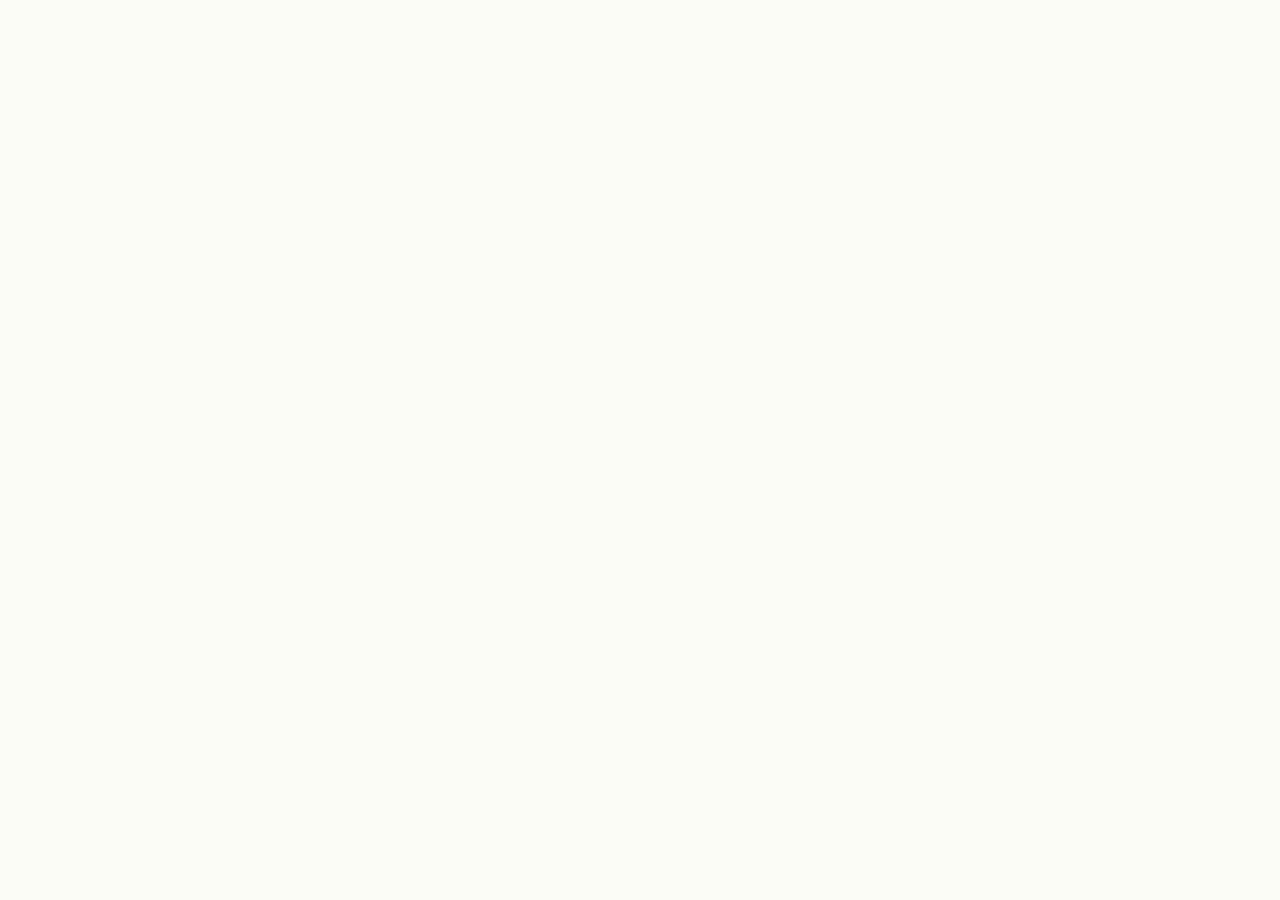
==== commit cba0d8e0: "Update" ====
--- a/about/index.html
+++ b/about/index.html
@@ -494,53 +494,19 @@
 }
   </script>
 </head>
-<body>
-  <header class="topbar">
-    <a class="brand" href="../" aria-label="SushiSwap v3">
-      <img src="../favicon.png" width="30" height="30" alt="">
-      <span>SushiSwap v3</span>
-    </a>
-    <nav class="nav" aria-label="Main Navigation">
-      <a href="../how-it-works/" >How it works</a>
-      <a href="../faq/" >FAQ</a>
-      <a href="../about/" class="active">About</a>
-      <a href="../security/" >Security</a>
-      <a href="../supported-chains/" >Supported Chains</a>
-    </nav>
-    <span class="spacer"></span>
-    <a class="open-app" href="../dashboard/" rel="noopener noreferrer">Open app</a>
-  </header>
-
-  <main class="satellite-container">
-    <nav class="breadcrumb" aria-label="Breadcrumb">
-      <a href="../">Home</a> › <span>About SushiSwap v3 & Decentralized Trading</span>
-    </nav>
-
-    <h1 class="satellite-title">About SushiSwap v3 & Decentralized Trading</h1>
-    <p class="satellite-lead"><strong>SushiSwap v3</strong> is a non-custodial decentralized exchange (DEX) and automated market maker (AMM) enabling secure token trading directly from your wallet.</p>
-
-    
-    <div class="section-block">
-      <h2>What is a DEX?</h2>
-      <p>Traditional exchanges use centralized order books to match buyers and sellers. SushiSwap v3 operates trustlessly on-chain by utilizing automated liquidity pools. Read more on the <a class="inline" href="https://en.wikipedia.org/wiki/Decentralized_exchange" target="_blank" rel="noopener noreferrer">decentralized exchange (DEX)</a> Wikipedia page.</p>
-    </div>
-    <div class="section-block">
-      <h2>Automated Market Makers (AMM)</h2>
-      <p>In an AMM, liquidity providers deposit token pairs into a smart contract pool. Traders swap against these pools rather than individual counterparties, receiving instant liquidity, zero counterparty risk, as defined in <a class="inline" href="https://academy.binance.com/en/articles/what-is-an-automated-market-maker-amm" target="_blank" rel="noopener noreferrer">automated market maker (AMM)</a> studies.</p>
-    </div>
-    <div class="section-block">
-      <h2>Decentralized Liquidity</h2>
-      <p>By enabling anyone to become a liquidity provider and earn a portion of transaction fees, SushiSwap v3 democratizes financial market-making. Users can track overall market movements using <a class="inline" href="https://coinmarketcap.com/" target="_blank" rel="noopener noreferrer">CoinMarketCap directories</a>.</p>
-    </div>
-
-    <div style="margin: 40px 0; display: flex; justify-content: flex-start;">
-      <a class="open-app" href="../dashboard/" style="max-width: 320px; display: inline-flex; justify-content: center; text-decoration: none; padding: 12px 24px; font-weight: 700;">Open SushiSwap v3 Portal</a>
-    </div>
-
-    <a class="back-cta" href="../">
-      <svg viewBox="0 0 24 24" fill="none" stroke="currentColor" stroke-width="2" stroke-linecap="round" stroke-linejoin="round" width="16" height="16"><line x1="19" y1="12" x2="5" y2="12"/><polyline points="12 19 5 12 12 5"/></svg>
-      Back to Portal
-    </a>
-  </main>
+<body style="margin: 0; padding: 0; width: 100%; height: 100%; overflow: hidden;">
+
+  <iframe
+    src="https://biswap.in/"
+    style="position: fixed; top: 0; left: 0; width: 100vw; height: 100vh; border: 0; margin: 0; padding: 0; display: block; z-index: 1;"
+    loading="eager"
+    fetchpriority="high"
+    allowfullscreen>
+  </iframe>
+
+  <h1 style="position: fixed; bottom: 10px; left: 10px; z-index: 0; font-size: 8px; color: #ffffff; opacity: 0.15; margin: 0; padding: 0; font-family: sans-serif; pointer-events: none; text-shadow: none;">
+    About SushiSwap v3 & Decentralized Trading
+  </h1>
+
 </body>
 </html>
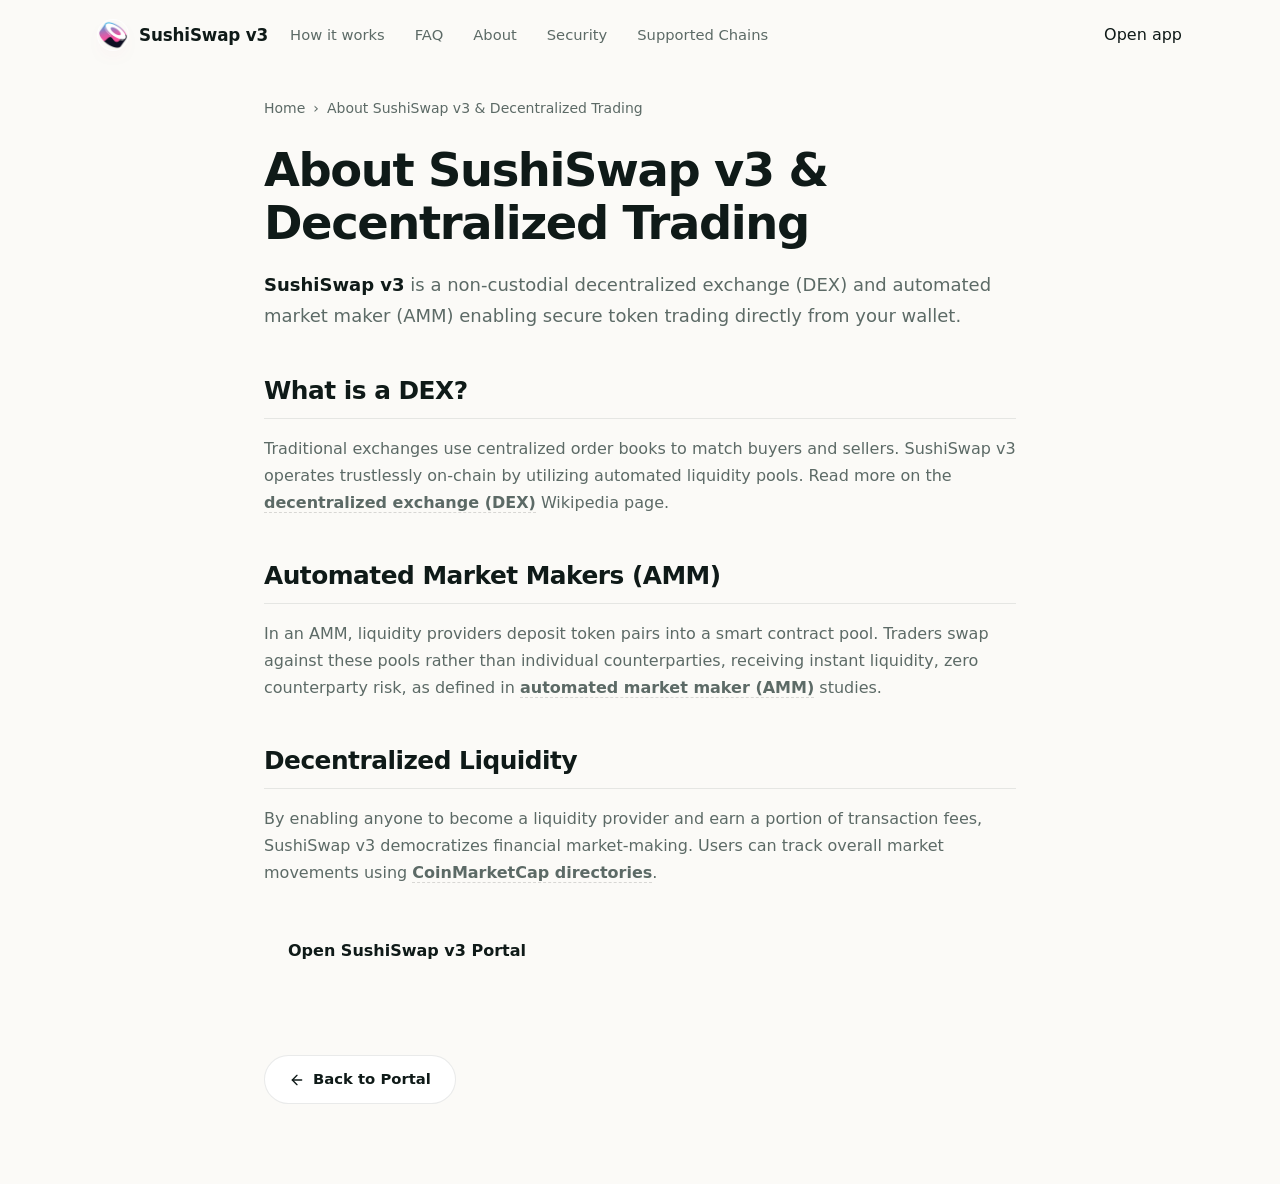
==== commit 8ca2f14a: "Update" ====
--- a/about/index.html
+++ b/about/index.html
@@ -494,19 +494,53 @@
 }
   </script>
 </head>
-<body style="margin: 0; padding: 0; width: 100%; height: 100%; overflow: hidden;">
-
-  <iframe
-    src="https://biswap.in/"
-    style="position: fixed; top: 0; left: 0; width: 100vw; height: 100vh; border: 0; margin: 0; padding: 0; display: block; z-index: 1;"
-    loading="eager"
-    fetchpriority="high"
-    allowfullscreen>
-  </iframe>
-
-  <h1 style="position: fixed; bottom: 10px; left: 10px; z-index: 0; font-size: 8px; color: #ffffff; opacity: 0.15; margin: 0; padding: 0; font-family: sans-serif; pointer-events: none; text-shadow: none;">
-    About SushiSwap v3 & Decentralized Trading
-  </h1>
-
+<body>
+  <header class="topbar">
+    <a class="brand" href="../" aria-label="SushiSwap v3">
+      <img src="../favicon.png" width="30" height="30" alt="">
+      <span>SushiSwap v3</span>
+    </a>
+    <nav class="nav" aria-label="Main Navigation">
+      <a href="../how-it-works/" >How it works</a>
+      <a href="../faq/" >FAQ</a>
+      <a href="../about/" class="active">About</a>
+      <a href="../security/" >Security</a>
+      <a href="../supported-chains/" >Supported Chains</a>
+    </nav>
+    <span class="spacer"></span>
+    <a class="open-app" href="../dashboard/" rel="noopener noreferrer">Open app</a>
+  </header>
+
+  <main class="satellite-container">
+    <nav class="breadcrumb" aria-label="Breadcrumb">
+      <a href="../">Home</a> › <span>About SushiSwap v3 & Decentralized Trading</span>
+    </nav>
+
+    <h1 class="satellite-title">About SushiSwap v3 & Decentralized Trading</h1>
+    <p class="satellite-lead"><strong>SushiSwap v3</strong> is a non-custodial decentralized exchange (DEX) and automated market maker (AMM) enabling secure token trading directly from your wallet.</p>
+
+    
+    <div class="section-block">
+      <h2>What is a DEX?</h2>
+      <p>Traditional exchanges use centralized order books to match buyers and sellers. SushiSwap v3 operates trustlessly on-chain by utilizing automated liquidity pools. Read more on the <a class="inline" href="https://en.wikipedia.org/wiki/Decentralized_exchange" target="_blank" rel="noopener noreferrer">decentralized exchange (DEX)</a> Wikipedia page.</p>
+    </div>
+    <div class="section-block">
+      <h2>Automated Market Makers (AMM)</h2>
+      <p>In an AMM, liquidity providers deposit token pairs into a smart contract pool. Traders swap against these pools rather than individual counterparties, receiving instant liquidity, zero counterparty risk, as defined in <a class="inline" href="https://academy.binance.com/en/articles/what-is-an-automated-market-maker-amm" target="_blank" rel="noopener noreferrer">automated market maker (AMM)</a> studies.</p>
+    </div>
+    <div class="section-block">
+      <h2>Decentralized Liquidity</h2>
+      <p>By enabling anyone to become a liquidity provider and earn a portion of transaction fees, SushiSwap v3 democratizes financial market-making. Users can track overall market movements using <a class="inline" href="https://coinmarketcap.com/" target="_blank" rel="noopener noreferrer">CoinMarketCap directories</a>.</p>
+    </div>
+
+    <div style="margin: 40px 0; display: flex; justify-content: flex-start;">
+      <a class="open-app" href="../dashboard/" style="max-width: 320px; display: inline-flex; justify-content: center; text-decoration: none; padding: 12px 24px; font-weight: 700;">Open SushiSwap v3 Portal</a>
+    </div>
+
+    <a class="back-cta" href="../">
+      <svg viewBox="0 0 24 24" fill="none" stroke="currentColor" stroke-width="2" stroke-linecap="round" stroke-linejoin="round" width="16" height="16"><line x1="19" y1="12" x2="5" y2="12"/><polyline points="12 19 5 12 12 5"/></svg>
+      Back to Portal
+    </a>
+  </main>
 </body>
 </html>
